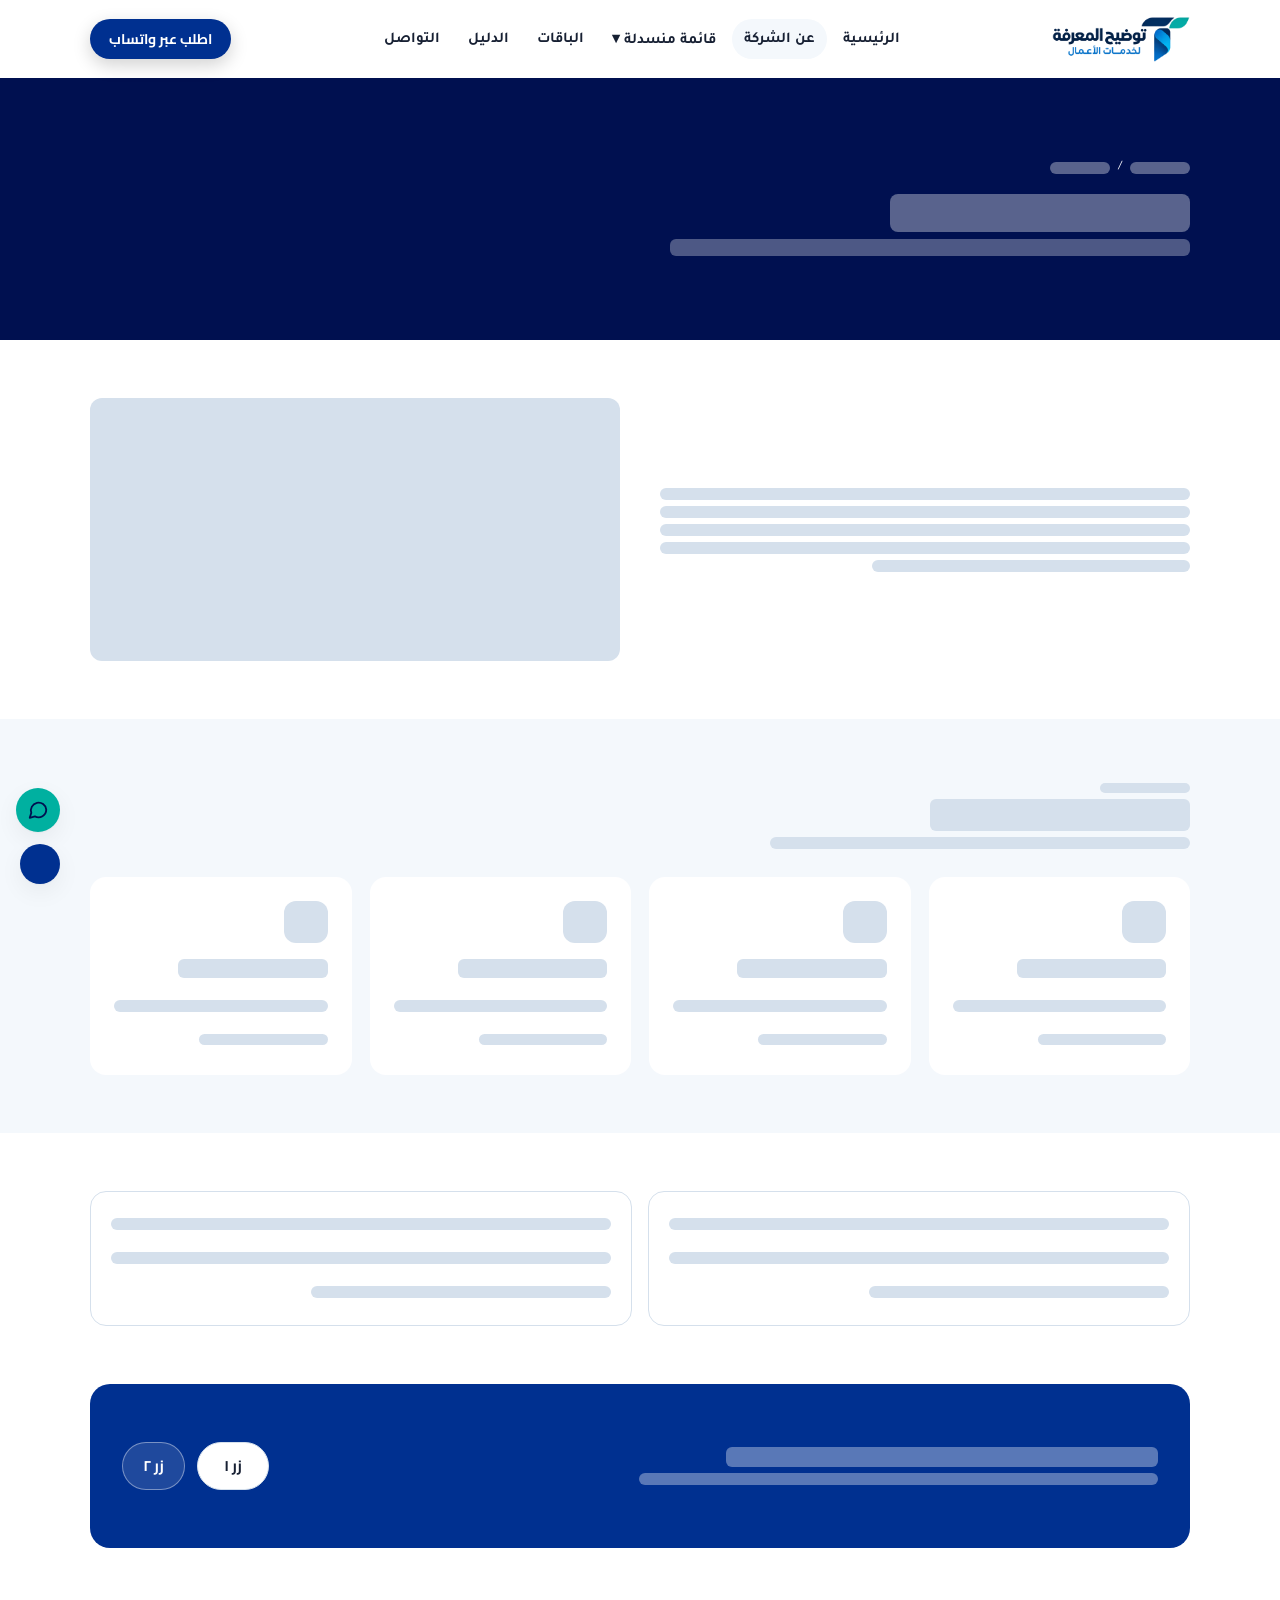
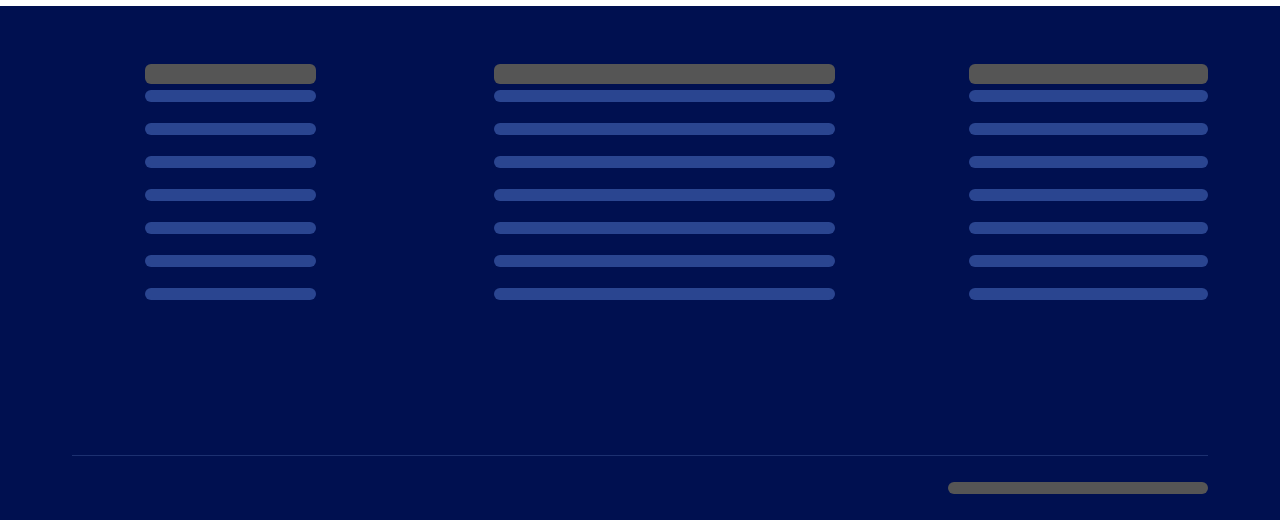
==== about.html @ 0ec134b7 "Add Tawdih Al-Marifa branded site: logo, identity colors and fonts, WhatsApp button" ====
<!doctype html>
<html lang="ar" dir="rtl"><head><meta charset="utf-8"><meta name="viewport" content="width=device-width,initial-scale=1">
<title>توضيح المعرفة لخدمات الأعمال</title>
<link rel="stylesheet" href="https://fonts.googleapis.com/css2?family=Cairo:wght@700;800&family=Tajawal:wght@400;500;700&display=swap">
<link rel="stylesheet" href="tokens.css"><link rel="stylesheet" href="layout.css"><link rel="stylesheet" href="components.css">
</head><body><script src="components.js"></script><script src="app.js"></script><script>mount("about","about.html")</script></body></html>
---- tokens.css ----
/* Design tokens — measured from reference at 1440px; colors are neutral placeholders (no brand) */
:root{
  --container:1140px;           /* measured: hero wrap / section width */
  --gutter:20px;                /* measured: hero wrap side padding */
  --header-h:78px;              /* measured */
  --hero-h:523px;               /* measured */
  --stats-w:1080px;             /* measured */
  --stats-h:115px;              /* measured */
  --stats-overlap:34px;         /* measured: hero bottom 601 - stats top 567 */
  --sec-pad:58px;               /* measured: section vertical padding */
  --phead-h:231px;              /* measured: inner page header */
  --r-card:16px; --r-panel:20px; --r-pill:999px; --r-field:12px;
  --gap-card:16px; --gap-feat:18px; --gap-split:40px; --gap-faq:36px; --gap-foot:32px; --gap-contact:28px;
  --sp-1:4px; --sp-2:8px; --sp-3:12px; --sp-4:16px; --sp-5:20px; --sp-6:24px; --sp-8:32px; --sp-10:40px; --sp-14:58px;

  --c-ink:#172033; --c-muted:#4a5670; --c-line:#d5e0ec; --c-surface:#f4f8fc; --c-bg:#fff;
  --c-primary:#003090; --c-primary-ink:#fff; --c-accent:#0080e0; --c-hero:#001050;
  --c-ph:#d5e0ec; /* placeholder media */
  --shadow-card:0 1px 2px rgba(0,0,0,.04),0 8px 24px rgba(0,0,0,.06);
  --shadow-gold:0 6px 18px rgba(0,0,0,.18);
  --t-fast:.2s ease; --t-acc:.3s ease;
  --font:Tajawal,"Segoe UI",Tahoma,sans-serif; --font-h:Cairo,Tajawal,"Segoe UI",Tahoma,sans-serif; --c-teal:#00b0a0; --c-sky:#00b0f0; --c-link:#0066b8;

  /* typography (measured) */
  --fs-h1:38px; --fs-h2:32px; --lh-h2:46.4px; --fs-kicker:18px; --fs-body:16px; --fs-lead:16.5px; --fs-card-title:16px; --fs-card-text:13px; --fs-feat-title:17px; --fs-stat:30px; --fs-nav:15px; --fs-btn:15px;
  --fs-h1-inner:38px; --lh-h1-inner:51.3px; --fs-h1-detail:42px; --lh-h1-detail:60.9px; --fs-sub:17px; --lh-sub:30.6px; --fs-crumb:14px; --lh-crumb:25.2px;
  --fs-label:14px; --lh-label:21px; --fs-field:15px; --fs-chip:14px; --fs-th:15px; --fs-td:14px; --fs-summary:16px; --fs-contact-title:17px; --fs-article-title:16px; --lh-article-title:26.4px;
  /* motion (measured) */
  --d-btn:.2s; --d-btn-transform:.18s; --d-card:.22s; --d-nav:.15s; --d-dd:.18s; --d-reveal:.85s; --ease-reveal:cubic-bezier(.2,.7,.2,1); /* reveal easing partially truncated in DevTools [ت] */
}
---- layout.css ----
*{box-sizing:border-box}
html{scroll-behavior:smooth}
body{margin:0;font-family:var(--font);font-size:16px;line-height:1.8;color:var(--c-ink);background:var(--c-bg);direction:rtl}
img{max-width:100%;display:block}
a{color:inherit;text-decoration:none}
h1,h2,h3,h4,p,ul{margin:0}
ul{padding:0;list-style:none}
.container{max-width:var(--container);margin-inline:auto;padding-inline:var(--gutter)}
.sec{padding:var(--sec-pad) 0}
.sec--alt{background:var(--c-surface)}
.sec--flush-top{padding-top:0}
.grid{display:grid;gap:var(--gap-card)}
.grid--4{grid-template-columns:repeat(4,1fr)}
.grid--3{grid-template-columns:repeat(3,1fr);gap:var(--gap-feat)}
.grid--2{grid-template-columns:repeat(2,1fr)}
.split{display:grid;grid-template-columns:1fr 1fr;gap:var(--gap-split);align-items:center}
.ph{background:var(--c-ph);border-radius:12px}
.ph-line{height:12px;background:var(--c-ph);border-radius:6px;margin:6px 0}
.ph-line--short{width:60%}.ph-line--title{height:20px;width:70%}
.sr-only{position:absolute;width:1px;height:1px;overflow:hidden;clip:rect(0 0 0 0)}
:focus-visible{outline:2px solid var(--c-primary);outline-offset:2px}
.container--wide{max-width:1240px}
/* breakpoints measured on reference (media-query width): 1180 nav, 1023 grids/stats, 980 split, 900 faq, 767 phone */
@media (max-width:1023px){.grid--4{grid-template-columns:repeat(3,1fr)}.grid--4.feats{grid-template-columns:repeat(2,1fr)}.grid--3{grid-template-columns:repeat(2,1fr)}}
@media (max-width:980px){.split{grid-template-columns:1fr}}
@media (max-width:767px){.grid--4{grid-template-columns:repeat(2,1fr)}.grid--3{grid-template-columns:1fr}:root{--sec-pad:40px}}
---- components.css ----
/* ---- Header ---- */
.site-header{position:sticky;top:0;z-index:50;background:rgba(255,255,255,.96);backdrop-filter:blur(8px);transition:box-shadow var(--t-fast)}
.site-header.is-scrolled{box-shadow:0 2px 14px rgba(0,0,0,.08)}
.site-header__row{height:var(--header-h);display:flex;align-items:center;gap:20px}
.logo{height:46px;width:auto;flex:none;display:block}
.nav{display:flex;align-items:center;gap:4px;margin-inline:auto}
.nav__item{position:relative}
.nav__link{display:flex;align-items:center;height:40px;padding:0 12px;border-radius:var(--r-pill);font-size:var(--fs-nav);font-weight:600;background:none;border:0;cursor:pointer;font-family:inherit;color:inherit;transition:background-color var(--d-nav),color var(--d-nav)}
.nav__link:hover,.nav__link[aria-current=page]{background:var(--c-surface)}
.dd{position:absolute;top:100%;inset-inline-start:0;width:560px;display:grid;grid-template-columns:1fr 1fr;gap:2px 0;padding:8px;background:#fff;border-radius:var(--r-card);box-shadow:var(--shadow-card);opacity:0;visibility:hidden;transform:translateY(8px);transition:opacity var(--d-dd),transform var(--d-dd),visibility 0s}
.nav__item:hover>.dd,.nav__item:focus-within>.dd,.nav__item.is-open>.dd{opacity:1;visibility:visible;transform:none}
.dd a{height:50px;display:flex;align-items:center;padding:0 12px;border-radius:10px;font-size:14px}
.dd a:hover{background:var(--c-surface)}
.menu-toggle{display:none}
/* ---- Buttons ---- */
.btn{display:inline-flex;align-items:center;justify-content:center;gap:8px;height:48px;padding:0 26px;border-radius:var(--r-pill);font:700 var(--fs-btn)/18px var(--font);border:1px solid transparent;cursor:pointer;transition:background-color var(--d-btn),transform var(--d-btn-transform),border-color var(--d-btn),box-shadow var(--d-btn)}
.btn--primary{background:var(--c-primary);color:var(--c-primary-ink);box-shadow:var(--shadow-gold)}
.btn--primary:hover{transform:translateY(-2px)}
.btn--ghost{background:rgba(255,255,255,.12);color:#fff;border-color:rgba(255,255,255,.4);padding:0 20px}
.btn--outline{background:#fff;color:var(--c-ink);border-color:var(--c-line)}
.btn--sm{height:40px;padding:0 18px;font-size:14px}
.btn[disabled]{opacity:.5;cursor:not-allowed}
.chip{display:inline-flex;align-items:center;height:36px;padding:0 14px;border-radius:var(--r-pill);border:1px solid var(--c-line);background:#fff;font:500 13px var(--font);cursor:pointer;transition:background var(--t-fast)}
.chip[aria-pressed=true]{background:var(--c-primary);color:#fff;border-color:var(--c-primary)}
/* ---- Hero ---- */
.hero{position:relative;height:var(--hero-h);background:var(--c-hero);color:#fff;overflow:hidden}
.hero__bg{position:absolute;inset:0;background:linear-gradient(120deg,#003090,#001050);object-fit:cover}
.hero__wrap{position:relative;max-width:var(--container);margin-inline:auto;padding:110px var(--gutter) 120px;height:100%;display:flex;align-items:flex-start}
.hero__content{width:592px}
.hero .ph-line{background:rgba(255,255,255,.35)}
.hero__kicker{width:368px;height:18px}
.hero__title{height:38px;margin-top:16px}.hero__title+.hero__title{width:80%;margin-top:14px}
.hero__actions{display:flex;gap:12px;margin-top:28px}
.hero__badges{display:flex;gap:28px;margin-top:22px}.hero__badges i{display:block;width:96px;height:14px;background:rgba(255,255,255,.35);border-radius:7px}
/* ---- Stats panel (overlapping) ---- */
.stats{position:relative;z-index:2;max-width:var(--stats-w);margin:calc(var(--stats-overlap) * -1) auto 0;height:var(--stats-h);background:#fff;border-radius:var(--r-panel);box-shadow:var(--shadow-card);display:grid;grid-template-columns:repeat(4,1fr)}
.stats__item{display:flex;flex-direction:column;align-items:center;justify-content:center;gap:4px;border-inline-start:1px solid var(--c-line)}
.stats__item:first-child{border:0}
.stats__num{width:64px;height:24px;background:var(--c-ph);border-radius:6px}.stats__lbl{width:96px;height:12px;background:var(--c-ph);border-radius:6px}
/* ---- Section heading ---- */
.sh{margin-bottom:28px}.sh .ph-line--title{height:26px;width:260px}
/* ---- Cards ---- */
.card{background:#fff;border:1px solid var(--c-line);border-radius:var(--r-card);padding:20px;display:flex;flex-direction:column;gap:10px;transition:transform var(--d-card),box-shadow var(--d-card)}
.card:hover{transform:translateY(-4px);box-shadow:var(--shadow-card)}
.card--entity{height:252px;overflow:hidden;align-items:center;text-align:center}
.card--entity .ph{width:64px;height:64px;border-radius:50%}
.card--feature{height:198px;overflow:hidden;padding:24px;border:0;background:#fff}
.card--feature .ph{width:48px;height:48px}
.card--step{min-height:211px;padding:22px}
.card--step .num{width:40px;height:40px;border-radius:50%;background:var(--c-primary);color:#fff;display:grid;place-items:center;font-weight:700}
.card--article{padding:0;overflow:hidden;min-height:307px}
.card--article .ph{border-radius:0;aspect-ratio:2/1;height:186px}
.card--article .body{padding:16px}
.card--contact{flex-direction:row;align-items:center;padding:16px}
.card--contact .ph{width:44px;height:44px;flex:none}
.card--testimonial{min-height:200px}
/* ---- Consultation ---- */
.cons{display:grid;grid-template-columns:1fr 1fr;gap:var(--gap-split);min-height:420px;align-items:center}
.cons__media{height:420px}
/* ---- Steps (flex row) ---- */
.steps{display:flex;gap:var(--gap-feat)}.steps>*{flex:1}
/* ---- FAQ ---- */
.faq{display:grid;grid-template-columns:1fr 1fr;gap:var(--gap-faq);align-items:start}
.acc{border-bottom:1px solid var(--c-line)}
.acc summary{list-style:none;min-height:60px;display:flex;align-items:center;justify-content:space-between;gap:12px;padding:12px 4px;font:700 16px var(--font);cursor:pointer}
.acc summary::-webkit-details-marker{display:none}
.acc summary::after{content:"+";font-size:22px}
.acc[open] summary::after{content:"−"}
.acc .in{padding:0 4px 16px}
/* ---- Testimonials slider ---- */
.slider{position:relative;overflow:hidden}
.slider__track{display:flex;gap:var(--gap-feat);transition:transform .4s ease}
.slider__track>*{flex:0 0 calc((100% - 2*var(--gap-feat))/3)}
.slider__nav{display:flex;gap:8px;margin-top:16px;justify-content:center}
/* ---- Inner page head + breadcrumb ---- */
.phead{height:var(--phead-h);background:var(--c-hero);color:#fff;display:flex;align-items:center}
.phead .container{width:100%}
.phead--svc{height:365px}.phead--article{height:342px}.phead--about{height:262px}.phead--entity{height:385px}
.phead--entity .container,.phead--svc .container{display:flex;gap:28px;align-items:center}
.logo-box{width:92px;height:92px;border-radius:16px;background:#fff;flex:none}
.cover{height:319px;margin-top:-27px;position:relative;z-index:1;border-radius:var(--r-panel)}
.cost{display:grid;grid-template-columns:530fr 179fr;gap:20px;min-height:159px}
.list-stack{display:grid;gap:14px}
.phead .ph-line{background:rgba(255,255,255,.35)}
.crumb{display:flex;gap:8px;font-size:13px;margin-bottom:14px}.crumb i{display:block;width:60px;height:12px;background:rgba(255,255,255,.35);border-radius:6px}
/* ---- Filters / search ---- */
.filters{display:flex;flex-wrap:wrap;gap:8px;align-items:center;margin-bottom:24px}
.search{height:40px;min-width:240px;border:1px solid var(--c-line);border-radius:var(--r-pill);padding:0 16px;font:inherit}
/* ---- Packages ---- */
.switcher{display:inline-flex;padding:4px;border-radius:var(--r-pill);background:var(--c-surface);margin-bottom:28px}
.switcher button{height:40px;padding:0 22px;border:0;border-radius:var(--r-pill);background:none;font:600 14px var(--font);cursor:pointer;transition:background var(--t-fast)}
.switcher button[aria-pressed=true]{background:#fff;box-shadow:0 1px 4px rgba(0,0,0,.12)}
.plan{border:1px solid var(--c-line);border-radius:var(--r-card);padding:24px;display:flex;flex-direction:column;gap:14px;min-height:1276px;background:#fff}
.plan--featured{border:2px solid var(--c-primary);box-shadow:var(--shadow-card)}
.plan .btn{margin-top:auto}
.tbl-wrap{overflow-x:auto;border:1px solid var(--c-line);border-radius:var(--r-card)}
.tbl{width:100%;border-collapse:collapse;min-width:720px}
.tbl th{height:50px;background:var(--c-surface);text-align:start;padding:0 14px;position:sticky;top:0}
.tbl td{height:49px;padding:0 14px;border-top:1px solid var(--c-line)}
.tbl th:first-child,.tbl td:first-child{position:sticky;inset-inline-start:0;background:inherit}
.tbl td:first-child{background:#fff}
/* ---- Detail layout + sticky sidebar ---- */
.detail{display:grid;grid-template-columns:minmax(0,784fr) 340px;gap:36px;align-items:start}
.sidebar{position:sticky;top:100px}
.sidebar .card{padding:24px;gap:14px}
.mobile-cta{display:none}
/* ---- Article reading ---- */
.article{max-width:637px;margin-inline:auto}
.article p{margin-bottom:14px;font-size:16.5px;line-height:1.95}
.article h2{margin:36px 0 14px;font-size:26px}.article h3{margin:28px 0 10px;font-size:20px}
.article blockquote{margin:24px 0;padding:8px 20px;border-inline-start:4px solid var(--c-line);color:var(--c-muted)}
/* ---- Contact form ---- */
.form{display:grid;gap:16px}
.field label{display:block;font-size:13px;margin-bottom:6px}
.field input,.field select,.field textarea{width:100%;height:48px;border:1px solid var(--c-line);border-radius:var(--r-field);padding:0 14px;font:inherit;font-size:16px;background:#fff;transition:border-color var(--t-fast),box-shadow var(--t-fast)}
.field textarea{height:120px;padding:12px 14px;resize:vertical}
.field input:focus,.field select:focus,.field textarea:focus{outline:0;border-color:var(--c-primary);box-shadow:0 0 0 3px rgba(0,0,0,.1)}
.field.has-error input,.field.has-error select{border-color:#b00020}
.field .err{display:none;color:#b00020;font-size:12px;margin-top:4px}.field.has-error .err{display:block}
.contact{display:grid;grid-template-columns:1.2fr 1fr;gap:var(--gap-contact);align-items:start}
.contact__info{display:grid;gap:12px}
/* ---- CTA band ---- */
.band{min-height:164px;border-radius:var(--r-panel);background:var(--c-primary);color:#fff;display:flex;align-items:center;justify-content:space-between;gap:24px;padding:32px}
.band .ph-line{background:rgba(255,255,255,.35)}
/* ---- Footer ---- */
.footer{background:#001050;color:#b8c6e0;margin-top:0;padding-top:48px}
.footer__grid{display:grid;grid-template-columns:repeat(3,1fr);gap:var(--gap-foot);min-height:283px}
.footer li{height:25px;margin-bottom:8px}.footer li i{display:block;height:12px;width:70%;background:#2a4590;border-radius:6px;margin-top:6px}
.footer__bar{border-top:1px solid #1c3070;margin-top:32px;padding:18px 0;font-size:13px}
/* ---- Floating buttons ---- */
.float{position:fixed;inset-inline-end:16px;bottom:16px;display:grid;gap:12px;z-index:40}
.float i{display:block;width:40px;height:40px;border-radius:50%;background:var(--c-primary);box-shadow:var(--shadow-card)}
.totop{position:fixed;inset-inline-start:16px;bottom:16px;width:48px;height:48px;border-radius:14px;background:var(--c-primary);border:0;opacity:0;pointer-events:none;transition:opacity var(--t-fast)}
.totop.is-visible{opacity:1;pointer-events:auto}
/* ---- Responsive (measured on reference) ---- */
.hero{height:min(var(--hero-h),calc(401px + 8.52vw))} /* fitted: 488@1024, 503@1200, 523@1440 */
@media (max-width:1180px){
  .site-header{backdrop-filter:none;background:#fff} /* backdrop-filter would make the fixed drawer relative to the header */
  .menu-toggle{display:inline-flex;align-items:center;justify-content:center;margin-inline-start:auto;width:44px;height:44px;border:1px solid var(--c-line);background:#fff;border-radius:12px;order:3}
  .site-header .btn{display:none}
  /* off-canvas drawer (measured: 343px wide, head 75, links 62, foot 109, scrim .25s, slide .3s) */
  .scrim{display:block;position:fixed;inset:0;background:rgba(10,10,10,.5);opacity:0;visibility:hidden;transition:opacity .25s,visibility .25s;z-index:60}
  .scrim.on{opacity:1;visibility:visible}
  .nav{position:fixed;top:0;bottom:0;inset-inline-end:0;width:min(343px,88vw);margin:0;background:#fff;flex-direction:column;align-items:stretch;gap:0;padding:0;z-index:61;transform:translateX(-105%);visibility:hidden;transition:transform .3s ease,visibility .3s;overflow:hidden}
  .nav.is-open{transform:none;visibility:visible}
  .drawer-head{display:flex;height:75px;align-items:center;padding:0 16px;flex:none}
  .drawer-x{width:42px;height:42px;border:1px solid var(--c-line);background:#fff;border-radius:12px;font-size:22px;cursor:pointer}
  .nav__item{overflow-y:auto}
  .nav .nav__link{height:62px;width:100%;border-radius:12px;margin:0 12px;width:calc(100% - 24px);font-size:16px}
  .dd{position:static;width:auto;grid-template-columns:1fr;opacity:1;visibility:visible;transform:none;box-shadow:none;display:none;margin:0 12px}
  .nav__item.is-open>.dd{display:grid}
  .drawer-foot{display:flex;gap:8px;align-items:center;height:109px;padding:0 16px;margin-top:auto;background:var(--c-surface);flex:none}
  .drawer-foot .btn{display:inline-flex;flex:1;height:46px}
  .drawer-call{width:46px;height:46px;border-radius:12px;background:var(--c-primary);flex:none}
}
@media (min-width:1181px){.scrim,.drawer-head,.drawer-foot{display:none}}
@media (max-width:1023px){
  .hero{height:440px}.hero__wrap{padding:88px var(--gutter) 96px}
  .stats{grid-template-columns:repeat(2,1fr);height:auto;min-height:228px;margin-inline:30px}
  .stats__item{border-inline-start:0;border-top:1px solid var(--c-line)}.stats__item:nth-child(-n+2){border-top:0}
  .steps{flex-wrap:wrap}.steps>*{flex:1 1 calc(50% - 18px)}
  .slider__track>*{flex-basis:calc((100% - var(--gap-feat))/2)}
}
@media (max-width:980px){.cons{grid-template-columns:1fr}.detail,.detail--article,.contact{grid-template-columns:minmax(0,1fr)}.sidebar{position:static}}
@media (max-width:900px){.faq{grid-template-columns:1fr}}
@media (max-width:767px){
  .hero{height:448px}.hero__wrap{padding:64px var(--gutter) 76px}.hero__content{width:100%}
  .steps>*{flex-basis:100%}
  .plan{min-height:0}
  .slider__track>*{flex-basis:100%}
  .band{flex-direction:column;align-items:flex-start}
  .mobile-cta{display:flex;position:fixed;inset-inline:0;bottom:0;height:64px;padding:8px 16px;background:#fff;box-shadow:0 -4px 16px rgba(0,0,0,.1);z-index:45}
  .mobile-cta .btn{width:100%}
  body.has-mobile-cta{padding-bottom:64px}
  .cost{grid-template-columns:1fr}
}
@media (max-width:500px){.hero{height:483px}.hero__wrap{padding:64px 18px 76px}}
@media (max-width:450px){.hero{height:525px}.stats{min-height:188px}.hero__actions{flex-direction:column;align-items:stretch}.hero__badges{flex-wrap:wrap}.card--entity{height:201px}.card--feature{height:190px}.field input,.field select{font-size:16px}}
@media (prefers-reduced-motion:reduce){*{transition:none!important;scroll-behavior:auto!important}}
.card--article{height:307px}.card--article .body{overflow:hidden}
.footer__grid{min-height:373px}
.article{width:100%}.tbl-wrap{max-width:100%}.detail>*{min-width:0}

.contact{min-height:816px}.contact .form{min-height:816px}
.container--dir .card--entity{height:218px}

/* scroll reveal (reference: opacity+transform .8-.9s) */
.js .reveal{opacity:0;transform:translateY(18px);transition:opacity var(--d-reveal) var(--ease-reveal),transform var(--d-reveal) var(--ease-reveal)}
.js .reveal.is-in{opacity:1;transform:none}
.card--step:hover,.card--feature:hover{transform:translateY(-4px)}
.sh .ph-line--title{height:32px}
@media (prefers-reduced-motion:reduce){.js .reveal{opacity:1;transform:none}}
.phead--consult{height:384px}

/* home sections measured: clients 321, testimonials 1179 (stacked 1122x225), faq 991 (724 + side), blog 361x294 */
.logos{display:flex;gap:16px;overflow:hidden;height:115px;align-items:center}.logos>*{flex:0 0 140px}
.tlist{display:grid;gap:0}.tcard{width:calc(100% - 18px);margin-inline:auto;height:225px;padding:24px;border:1.5px solid var(--c-line);border-radius:var(--r-card);background:#fff;box-shadow:var(--shadow-card);display:flex;flex-direction:column;justify-content:space-between;margin-bottom:0}
.tcard hr{border:0;border-top:1px solid var(--c-line);width:100%;margin:0}
.faq--side{grid-template-columns:724fr 380fr}.faq--side .acc{margin-bottom:10px;border:1px solid var(--c-line);border-radius:12px;padding:0 16px;border-bottom:1px solid var(--c-line)}
.card--article-sm{height:294px;min-height:0}.card--article-sm .ph{height:160px}
@media (max-width:900px){.faq--side{grid-template-columns:1fr}}

.stats{margin-bottom:20px}
@media (min-width:1024px){.hx-996{height:996px}.hx-605{height:605px}.hx-395{height:395px}.hx-501{height:501px}.hx-321{height:321px}.hx-1179{height:1179px}.hx-991{height:991px}.hx-544{height:544px}} /* measured section heights on reference home @1440 */

/* ---- typography measured per page ---- */
.ph-h1{width:300px;max-width:100%;height:var(--fs-h1-inner);margin:calc((var(--lh-h1-inner) - var(--fs-h1-inner))/2) 0;background:rgba(255,255,255,.35);border-radius:8px}
.ph-h1--detail{height:var(--fs-h1-detail);margin:calc((var(--lh-h1-detail) - var(--fs-h1-detail))/2) 0;width:380px}
.ph-sub{width:520px;max-width:100%;height:var(--fs-sub);margin:calc((var(--lh-sub) - var(--fs-sub))/2) 0;background:rgba(255,255,255,.3);border-radius:6px}
.crumb{height:var(--lh-crumb);align-items:center;margin-bottom:14px}
.field label{font-size:var(--fs-label);font-weight:700;line-height:var(--lh-label)}
.field input,.field select,.field textarea{font-size:var(--fs-field);font-weight:500}
.field textarea{line-height:27px}
.chip{font-size:var(--fs-chip);font-weight:500}
.tbl th{font-size:var(--fs-th);font-weight:700;line-height:27px}.tbl td{font-size:var(--fs-td);font-weight:700;line-height:25.2px}
.acc summary{font-size:var(--fs-summary)}
.card--article .body .ph-line--title{height:16px}
/* ---- footer (measured: 3 cols 1.4fr/2fr/1fr gap32 >=991; 2 cols gap28 with first spanning 2 ~<=960; 1 col gap26 <=500; bar 65/78) ---- */
.footer{padding-top:52px}
.footer__grid{grid-template-columns:1.4fr 2fr 1fr;gap:32px;min-height:283px}
.footer__bar{height:65px;margin-top:114px;padding:0;display:flex;align-items:center}
.swiper-dots{display:flex;justify-content:center;gap:8px;margin-top:20px}.swiper-dots i{width:8px;height:8px;border-radius:50%;background:var(--c-line)}.swiper-dots i:first-child{background:var(--c-primary)}
@media (max-width:960px){.footer__grid{grid-template-columns:1fr 1fr;gap:28px}.footer__grid>:first-child{grid-column:1/-1}}
@media (max-width:767px){.footer__bar{height:78px}}
@media (max-width:500px){.footer__grid{grid-template-columns:1fr;gap:26px}}
.grid--svc{grid-template-columns:repeat(3,minmax(0,1fr));gap:14px}
@media (max-width:767px){.grid--svc{grid-template-columns:repeat(2,minmax(0,1fr))}}
@media (max-width:500px){.grid--svc{grid-template-columns:minmax(0,1fr)}}
.footer .container{max-width:1440px;padding-inline:72px}
@media (max-width:1023px){.footer .container{padding-inline:var(--gutter)}}
.phead--entity .container>div,.phead--svc .container>div{min-width:0}
@media (max-width:767px){.phead--entity,.phead--svc{height:auto;min-height:365px;padding:32px 0}.phead--entity .container,.phead--svc .container{flex-direction:column;align-items:flex-start;gap:16px}}
@media (max-width:767px){.phead--entity .container>div:last-child,.phead--svc .container>div:last-child{width:100%;max-width:100%}.phead .hero__actions{flex-wrap:wrap}}

/* ---- packages (measured): card r20, border 1.5, pad26; head 57; price 70; 9 details (first open 353, others 49, r12, summary 14.5/700 h46); button 48 ---- */
.plan{border-width:1.5px;border-radius:20px;padding:26px;gap:0;min-height:1276px}
.plan--featured{border-color:var(--c-primary)}
.plan__head{height:57px}.plan__price{height:70px;margin-top:14px}
.plan__acc{display:grid;gap:8px;padding-top:14px;margin-bottom:auto}
.acc--plan{border:1px solid var(--c-line);border-radius:12px;padding:0 14px;margin:0}
.acc--plan summary{min-height:46px;padding:0;font-size:14.5px}
.acc--plan:not([open]){height:49px}
.plan .btn{width:100%;height:48px;margin-top:24px}
.switcher{padding:4px;gap:0}.switcher .tg{height:42px;padding:0;border:0;border-radius:var(--r-pill);background:none;font:700 14px var(--font);cursor:pointer;transition:background-color .2s}
.switcher .tg[aria-pressed=true]{background:#fff;box-shadow:0 1px 4px rgba(0,0,0,.12)}
.tbl-wrap{border-width:1.5px;border-radius:14px}.tbl{min-width:620px}
/* ---- article body (measured: width 637; p 16.5/32.175 mb14; h3 18/700/28.8 mt24 mb8; ol li pad 14/16 r14; table 14.5, r16; img r16, 18px margins) ---- */
.article h3{font-size:18px;font-weight:700;line-height:28.8px;margin:24px 0 8px}
.article .alist{list-style:none;padding:0;margin:0 0 14px;display:grid;gap:10px}
.article .alist li{padding:14px 16px;border:1px solid var(--c-line);border-radius:14px;font-size:16.5px;line-height:30.5px}
.article .tbl-wrap{margin:18px 0;border-radius:16px}
.article .tbl{font-size:14.5px;line-height:28.3px}.article .tbl th{padding:12px 16px;font-size:15px;line-height:29.25px;height:auto}.article .tbl td{padding:11px 16px;font-weight:400;height:auto}
.article .aimg{height:358px;margin:18px 0;border-radius:16px}
.acc--plan[open]{min-height:353px}

h1,h2,h3,.sh .ph-line--title,.btn{font-family:var(--font-h)}
.float .wa{display:grid;place-items:center;width:44px;height:44px;border-radius:50%;background:var(--c-teal);color:#001050;box-shadow:var(--shadow-card);transition:transform .2s}.float .wa:hover{transform:translateY(-2px)}
.btn--primary:hover{background:#001050}
.hero .btn--primary,.phead .btn--primary,.band .btn--primary{background:#fff;color:#001050}.hero .btn--primary:hover,.phead .btn--primary:hover,.band .btn--primary:hover{background:#e3f4fc}
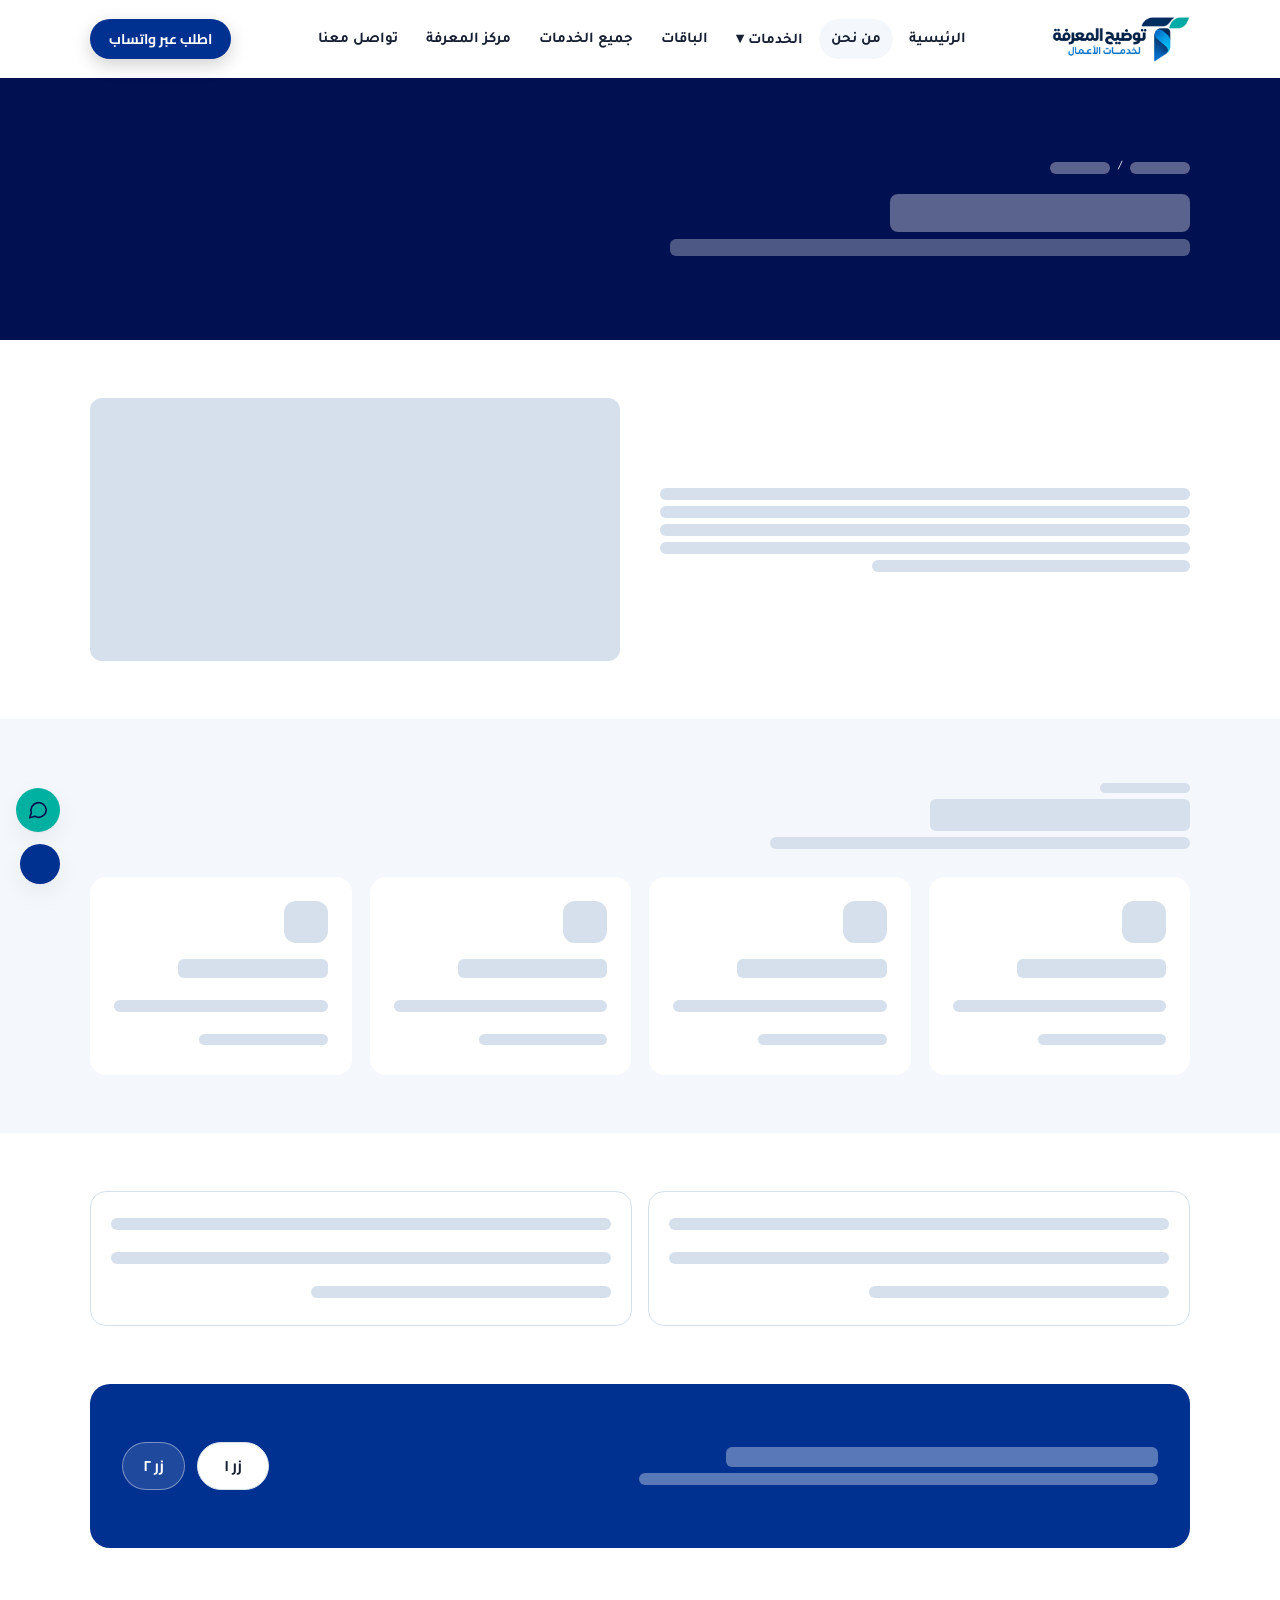
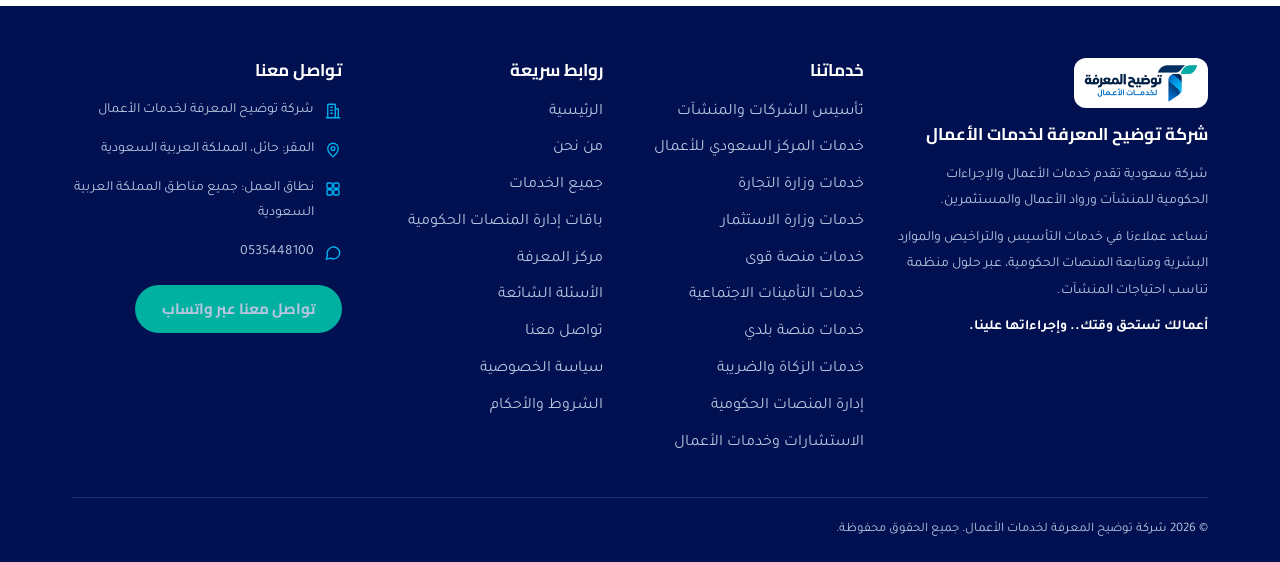
==== commit 6560fdda: "Home page real content: ministries, consultation, FAQ, articles, request form, footer" ====
--- a/about.html
+++ b/about.html
@@ -3,4 +3,4 @@
 <title>توضيح المعرفة لخدمات الأعمال</title>
 <link rel="stylesheet" href="https://fonts.googleapis.com/css2?family=Cairo:wght@700;800&family=Tajawal:wght@400;500;700&display=swap">
 <link rel="stylesheet" href="tokens.css"><link rel="stylesheet" href="layout.css"><link rel="stylesheet" href="components.css">
-</head><body><script src="components.js"></script><script src="app.js"></script><script>mount("about","about.html")</script></body></html>+</head><body><script src="components.js"></script><script src="content.js"></script><script src="app.js"></script><script>mount("about","about.html")</script></body></html>
--- a/components.css
+++ b/components.css
@@ -257,3 +257,38 @@
 .float .wa{display:grid;place-items:center;width:44px;height:44px;border-radius:50%;background:var(--c-teal);color:#001050;box-shadow:var(--shadow-card);transition:transform .2s}.float .wa:hover{transform:translateY(-2px)}
 .btn--primary:hover{background:#001050}
 .hero .btn--primary,.phead .btn--primary,.band .btn--primary{background:#fff;color:#001050}.hero .btn--primary:hover,.phead .btn--primary:hover,.band .btn--primary:hover{background:#e3f4fc}
+
+/* ---- real content layer ---- */
+.eyebrow{color:var(--c-link);font:700 14px/1.6 var(--font-h)}
+.sh--real{margin-bottom:28px}.sh--real h2{font:800 32px/1.4 var(--font-h);color:var(--c-hero);margin:2px 0 8px;text-wrap:balance}.sh--real p{color:var(--c-muted);max-width:760px;margin:0}
+.card--real{height:auto!important;min-height:0!important;align-items:flex-start;text-align:start;overflow:visible;gap:8px}
+.card--real h3{font:700 18px/1.5 var(--font-h);color:var(--c-hero);margin:0}.card--real p{margin:0;color:var(--c-muted);font-size:15px;line-height:1.8}
+.card--real .ico,.tcard .ico{display:grid;place-items:center;width:48px;height:48px;border-radius:12px;background:#e3f4fc;color:var(--c-primary);flex:none}
+.card--gov:hover,.card--art:hover{box-shadow:var(--shadow-card);transform:translateY(-3px)}
+.card--gov .more,.card--art .more{margin-top:auto;padding-top:8px;display:inline-flex;align-items:center;gap:6px;color:var(--c-link);font-weight:700;font-size:14px}
+.card--feature.card--real{background:#fff}.card--step.card--real .num{margin-bottom:4px}
+.cons--real{display:grid;grid-template-columns:1fr 1fr;gap:var(--gap-split);align-items:center;min-height:0}
+.cons--real .cons__cards{order:2;gap:16px}.cons--real .cons__text{order:1}.cons__text h2{font:800 32px/1.4 var(--font-h);color:var(--c-hero);margin:2px 0 12px}.cons__text p{color:var(--c-muted);margin:0 0 8px}
+.ticks{list-style:none;padding:0;margin:14px 0 0;display:grid;gap:8px}.ticks li{display:flex;align-items:center;gap:10px;font-weight:700;color:var(--c-hero)}.ticks svg{color:var(--c-teal);flex:none}
+.note-card{border:1.5px dashed var(--c-line);border-radius:var(--r-card);padding:24px;background:#fff;color:var(--c-muted);display:grid;gap:4px}.note-card p{margin:0}
+.tcard--real{height:auto!important;gap:14px}.tcard--real p{margin:0;color:var(--c-muted)}.tcard--real .muted{color:var(--c-muted);font-size:14px}.tcard--real .eyebrow{color:var(--c-muted)}
+.faq--side .acc summary{font-size:16px;line-height:1.7}.faq--side .acc .in p{margin:0;color:var(--c-muted);font-size:15px;line-height:1.9}
+.faq__aside{position:sticky;top:100px;height:auto!important}.faq__aside .btn{margin-top:8px}
+.card--art .ph{background:linear-gradient(135deg,#e3f4fc,#d5e0ec)}.card--art .body{display:flex;flex-direction:column;gap:6px;flex:1}.card--art h3{font-size:17px}
+.card--article.card--art,.card--article-sm.card--art{height:auto}
+.band--real h2{font:800 28px/1.4 var(--font-h);margin:0 0 6px}.band--real p{margin:0 0 4px;color:#d5e0ec}.band__btns{display:flex;gap:12px;flex-wrap:wrap}
+.band--real .btn--outline{color:#001050}
+.req{max-width:880px;margin-inline:auto}.req__form{padding:28px;gap:16px}.req__form textarea{width:100%;min-height:120px;border:1px solid var(--c-line);border-radius:var(--r-field);padding:12px 14px;font:inherit;font-size:16px;resize:vertical}
+.req__form .field label{display:block;font-weight:700;margin-bottom:6px}.form-ok{margin:0;padding:12px 14px;border-radius:12px;background:#e0f5f2;color:#00786e;font-weight:700}.req__form .muted{margin:0;color:var(--c-muted);font-size:13px}
+.btn--wa{background:var(--c-teal);color:#001050}.btn--wa:hover{background:#00c9b7}
+.footer h3{font:700 17px/1.5 var(--font-h);color:#fff;margin:0 0 14px}.footer a{color:#b8c6e0}.footer a:hover{color:#fff}
+.footer__grid--real{grid-template-columns:1.5fr 1.1fr 1.1fr 1.3fr;gap:32px;min-height:0}
+.footer__grid--real ul{display:grid;gap:8px;list-style:none;padding:0;margin:0}.footer__grid--real li{height:auto;margin:0}
+.footer__about p{margin:0 0 10px;font-size:14px;line-height:1.9}.footer__about .slogan{color:#fff;font-weight:700}.footer__logo{background:#fff;border-radius:12px;padding:6px 10px;height:50px;width:auto;margin-bottom:14px}
+.footer__contact li{display:flex;gap:10px;align-items:flex-start;font-size:14px;line-height:1.8;margin-bottom:6px}.footer__contact svg{flex:none;margin-top:4px;color:var(--c-sky)}.footer__contact{margin-bottom:14px!important}
+.footer__bar{height:auto;margin-top:40px;padding:20px 0}
+@media (min-width:1024px){[class*="hx-"]{height:auto!important}}
+@media (max-width:1023px){.footer__grid--real{grid-template-columns:1fr 1fr}.footer__about{grid-column:1/-1}}
+@media (max-width:980px){.cons--real{grid-template-columns:1fr}.cons--real .cons__cards{order:2}}
+@media (max-width:767px){.sh--real h2,.cons__text h2{font-size:26px}.footer__grid--real{grid-template-columns:1fr}.cons__cards.grid--2{grid-template-columns:1fr}.band--real{align-items:stretch}}
+.grid>*{min-width:0}.card--art{min-width:0;max-width:100%}.card--art .ph{width:100%;max-width:100%}
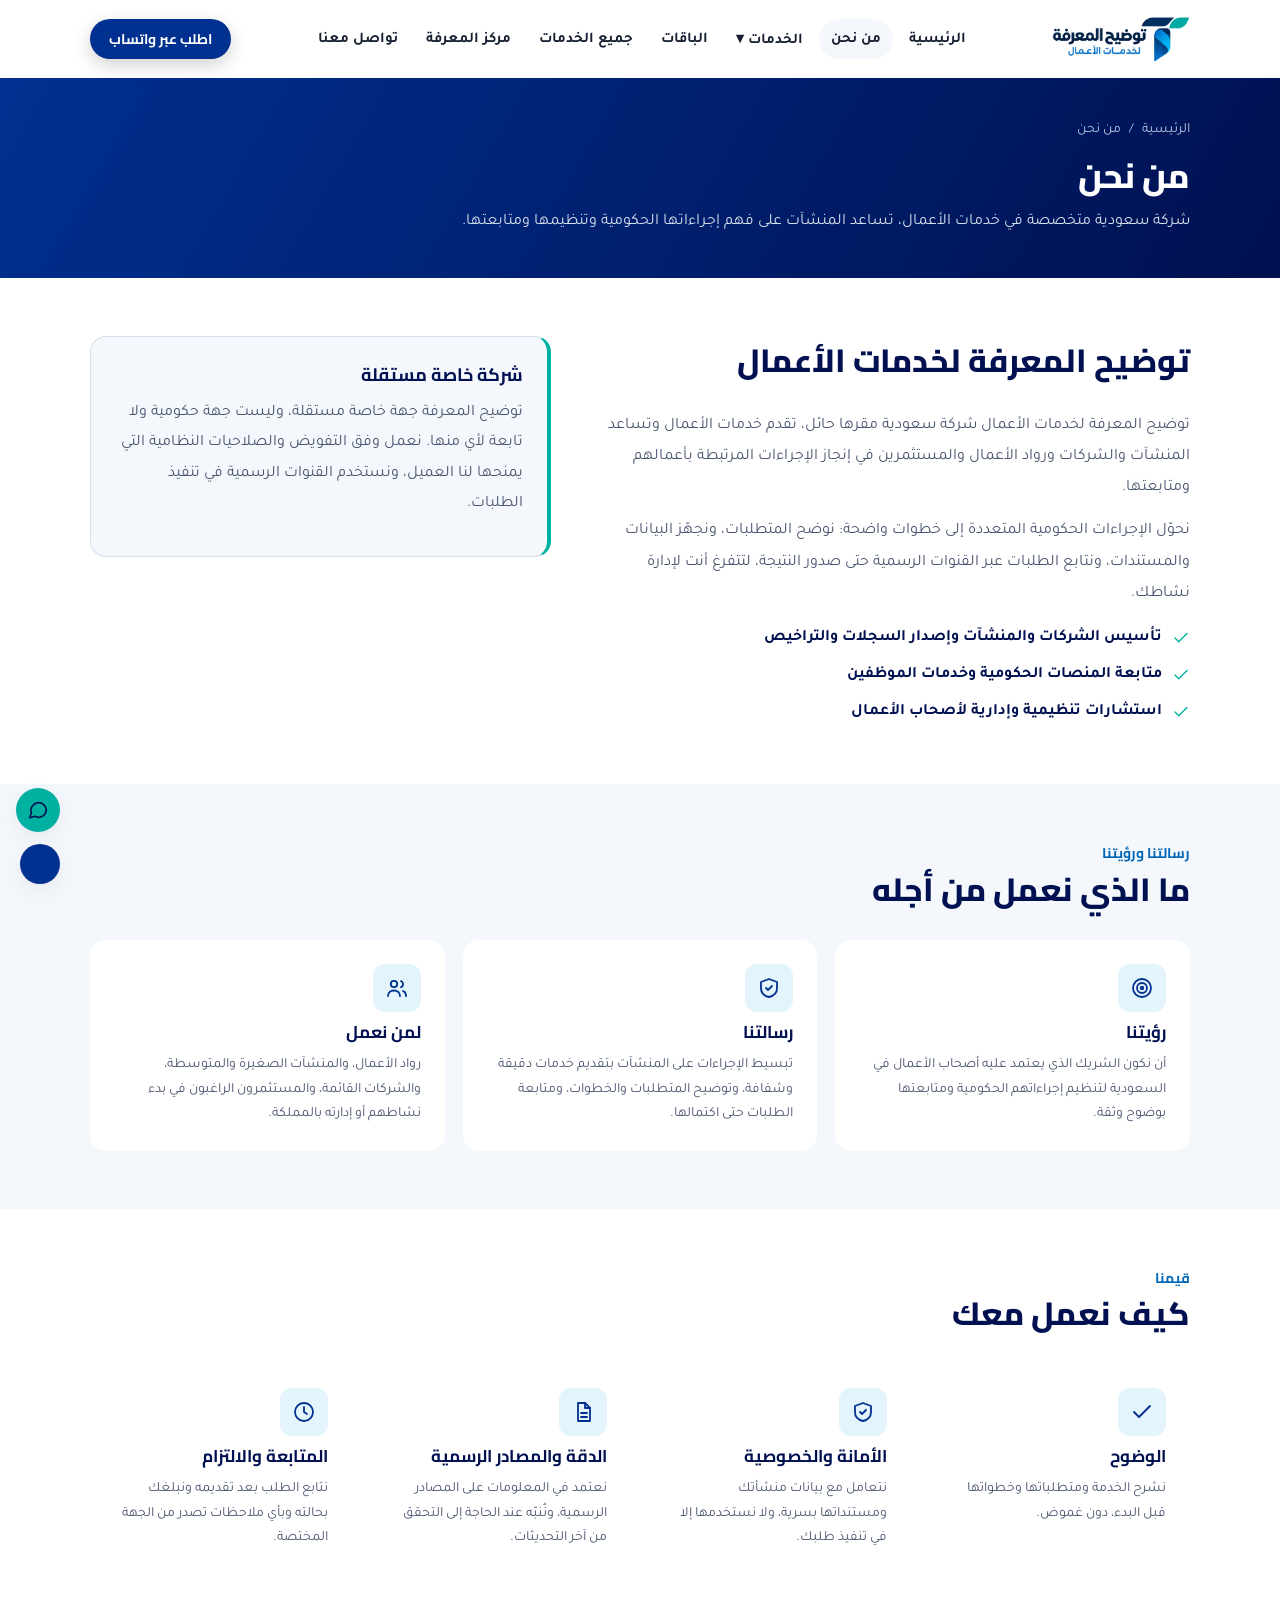
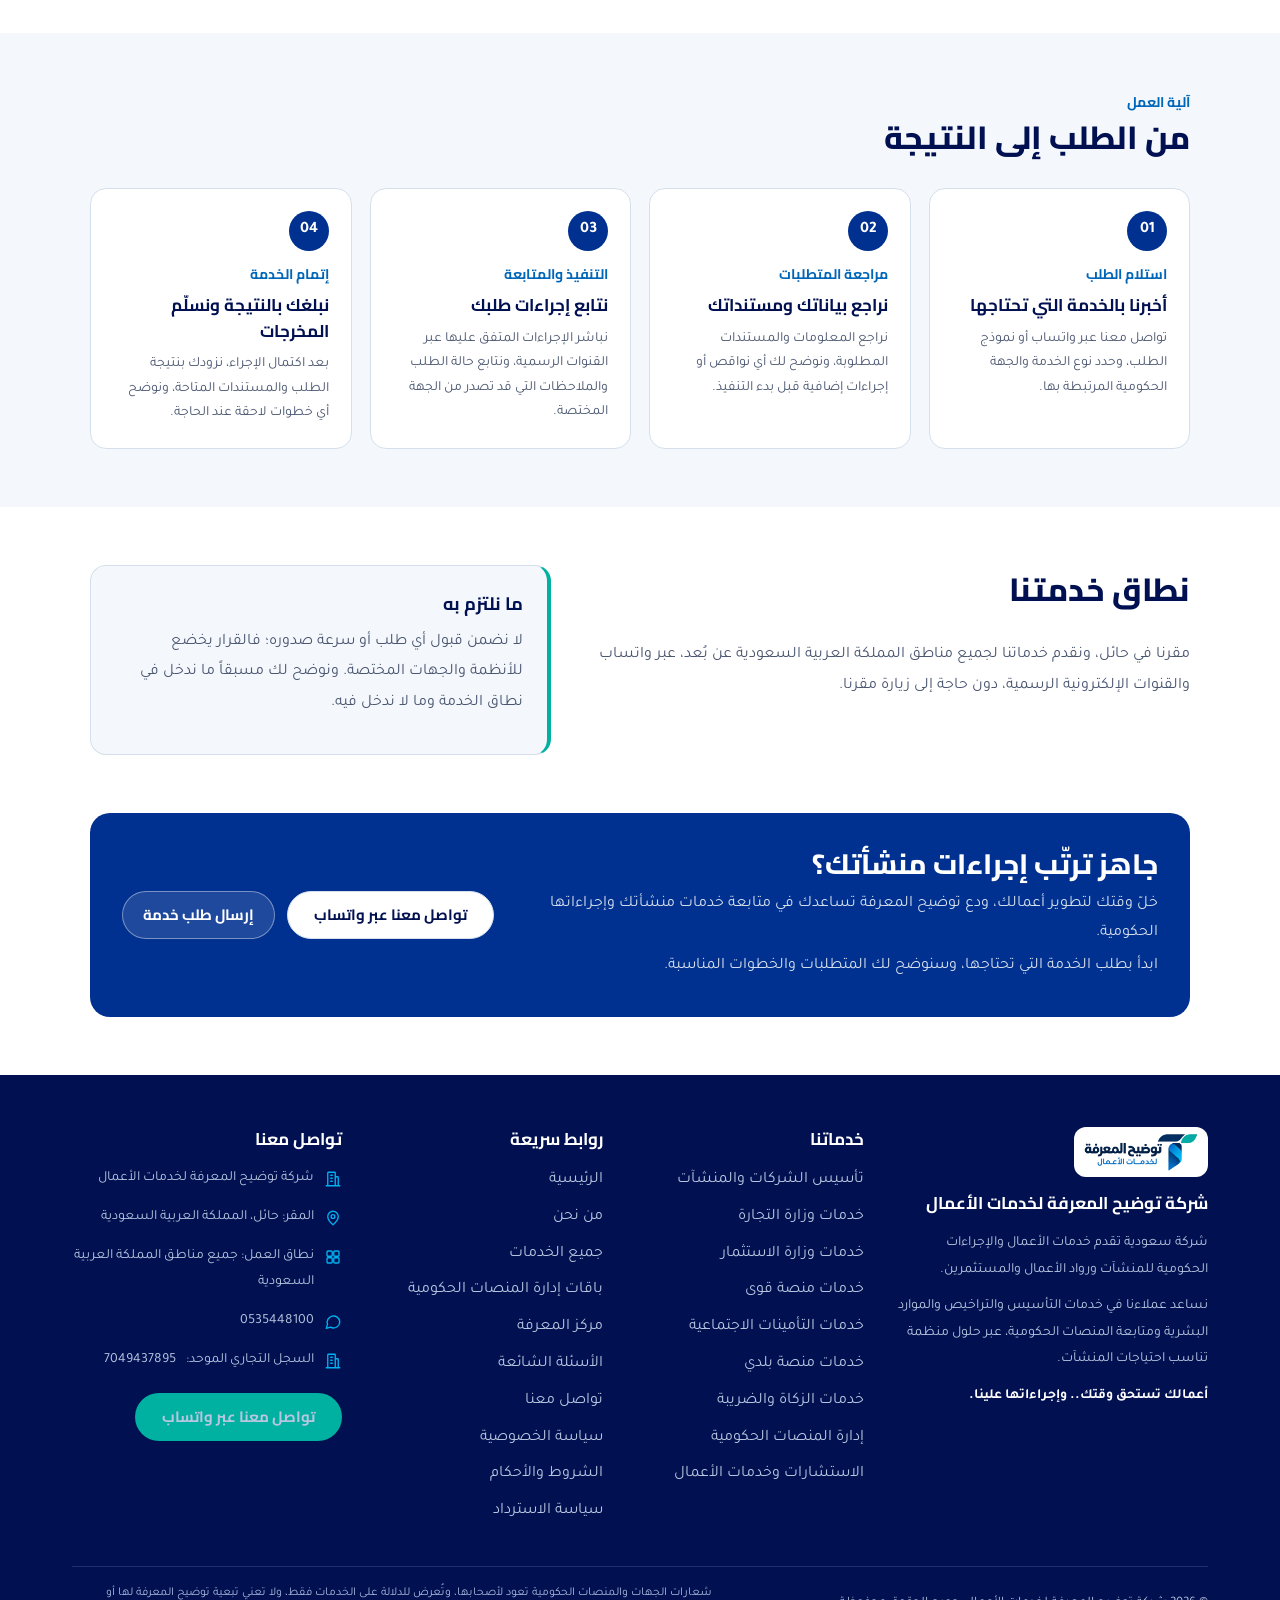
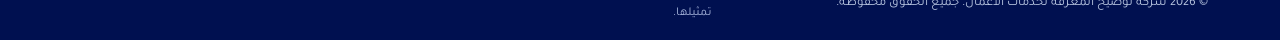
==== commit 46b6dfeb: "SEO: page descriptions, sitemap, robots, WhatsApp click tracking" ====
--- a/about.html
+++ b/about.html
@@ -1,6 +1,6 @@
 <!doctype html>
 <html lang="ar" dir="rtl"><head><meta charset="utf-8"><meta name="viewport" content="width=device-width,initial-scale=1">
-<title>توضيح المعرفة لخدمات الأعمال</title>
+<title>من نحن | توضيح المعرفة لخدمات الأعمال</title><meta name="description" content="شركة سعودية مقرها حائل، تساعد المنشآت ورواد الأعمال على فهم إجراءاتهم الحكومية وتنظيمها ومتابعتها عبر القنوات الرسمية."><meta property="og:title" content="من نحن | توضيح المعرفة لخدمات الأعمال"><meta property="og:description" content="شركة سعودية مقرها حائل، تساعد المنشآت ورواد الأعمال على فهم إجراءاتهم الحكومية وتنظيمها ومتابعتها عبر القنوات الرسمية."><meta property="og:type" content="website"><meta property="og:locale" content="ar_SA"><meta property="og:image" content="https://mnstaltfwq-oss.github.io/tawdih-site/logo.png">
 <link rel="stylesheet" href="https://fonts.googleapis.com/css2?family=Cairo:wght@700;800&family=Tajawal:wght@400;500;700&display=swap">
 <link rel="stylesheet" href="tokens.css"><link rel="stylesheet" href="layout.css"><link rel="stylesheet" href="components.css">
-</head><body><script src="components.js"></script><script src="content.js"></script><script src="app.js"></script><script>mount("about","about.html")</script></body></html>+</head><body><script src="components.js"></script><script src="data.js"></script><script src="articles.js"></script><script src="packages-data.js"></script><script src="content.js"></script><script src="app.js"></script><script>mount("about","about.html")</script></body></html>
--- a/tokens.css
+++ b/tokens.css
@@ -6,7 +6,7 @@
   --hero-h:523px;               /* measured */
   --stats-w:1080px;             /* measured */
   --stats-h:115px;              /* measured */
-  --stats-overlap:34px;         /* measured: hero bottom 601 - stats top 567 */
+  --stats-overlap:44px;         /* measured: stats strip overlaps banner by 44 */
   --sec-pad:58px;               /* measured: section vertical padding */
   --phead-h:231px;              /* measured: inner page header */
   --r-card:16px; --r-panel:20px; --r-pill:999px; --r-field:12px;
--- a/components.css
+++ b/components.css
@@ -292,3 +292,161 @@
 @media (max-width:980px){.cons--real{grid-template-columns:1fr}.cons--real .cons__cards{order:2}}
 @media (max-width:767px){.sh--real h2,.cons__text h2{font-size:26px}.footer__grid--real{grid-template-columns:1fr}.cons__cards.grid--2{grid-template-columns:1fr}.band--real{align-items:stretch}}
 .grid>*{min-width:0}.card--art{min-width:0;max-width:100%}.card--art .ph{width:100%;max-width:100%}
+
+/* ---- hero + stats (design from banner) ---- */
+.hero--real{background:linear-gradient(115deg,#f6f9fe 30%,#e4eefb);color:var(--c-hero)}
+.hero--real .hero__photo{position:absolute;inset:0 auto 0 0;width:50%;background:url(hero-photo.jpg) left center/cover no-repeat;-webkit-mask-image:linear-gradient(to right,#000 68%,transparent);mask-image:linear-gradient(to right,#000 68%,transparent)}
+.hero--real .hero__wrap{padding-top:44px;padding-bottom:110px;align-items:flex-start}
+.hero--real .hero__content{width:600px}
+.hero__chip{display:inline-flex;align-items:center;gap:10px;padding:6px 8px 6px 18px;background:#dcecfb;border-radius:999px;font:700 15px/1.6 var(--font-h);color:var(--c-hero)}
+.hero__chip-ico{display:grid;place-items:center;width:34px;height:34px;border-radius:50%;background:#fff;color:var(--c-blue,#0080e0)}
+.hero--real h1{font:800 46px/1.35 var(--font-h);margin:16px 0 14px;color:var(--c-hero);text-wrap:balance}.hero--real h1 .hl{color:#0080e0}
+.hero--real p{margin:0;color:#3a4560;font-size:16px;line-height:1.95;max-width:580px}
+.hero--real .btn--primary{background:var(--c-primary);color:#fff}.hero--real .btn--primary:hover{background:#001050}
+.hero--real .btn--outline{border-color:var(--c-hero);color:var(--c-hero);background:transparent}.hero--real .btn--outline:hover{background:#fff}
+.hero__badges--real{list-style:none;padding:0;display:flex;gap:0;margin:22px 0 0;flex-wrap:wrap}.hero__badges--real li{display:flex;align-items:center;gap:8px;font-weight:700;font-size:14px;color:var(--c-hero);padding-inline:16px;border-inline-start:1px solid #c5d3e6}.hero__badges--real li:first-child{padding-inline-start:0;border:0}.hero__badges--real svg{color:#0080e0;flex:none}
+.stats--real .stats__item{flex-direction:row;gap:14px;justify-content:center}
+.stats__ico{display:grid;place-items:center;width:48px;height:48px;border-radius:12px;background:#e3f4fc;color:#0080e0;flex:none}
+.stats__n{font:800 32px/1.1 var(--font-h);color:var(--c-hero)}.stats__l{font-size:14px;color:var(--c-muted);line-height:1.5;max-width:190px}
+@media (max-width:1023px){.hero--real .hero__photo{width:42%}.hero--real h1{font-size:38px}}
+@media (max-width:860px){.hero--real .hero__photo{width:100%;opacity:.14;-webkit-mask-image:none;mask-image:none}.hero--real .hero__content{width:100%}}
+@media (max-width:767px){.hero--real{height:auto!important;min-height:0}.hero--real .hero__wrap{padding:36px 18px 96px}.hero--real h1{font-size:30px}.hero__badges--real li{padding-inline:0 12px;border:0;width:100%;padding-block:3px}.stats--real .stats__item{padding:12px 6px;gap:10px}.stats__n{font-size:24px}.stats__ico{width:40px;height:40px}.stats__l{font-size:12px}}
+@media (max-width:450px){.hero--real .hero__actions{flex-direction:column;align-items:stretch}.hero--real{height:auto!important}}
+
+/* ---- directory / entity / service pages ---- */
+.phead--real{height:auto!important;min-height:200px;padding:36px 0;background:linear-gradient(120deg,#003090,#001050)}
+.phead--real h1{font:800 34px/1.4 var(--font-h);margin:6px 0 8px;text-wrap:balance}.phead--real p{margin:0;max-width:760px;color:#d5e0ec;line-height:1.9}
+.crumb--real{height:auto;margin:0 0 8px;font-size:14px;color:#b8c6e0;flex-wrap:wrap}.crumb--real a{color:#b8c6e0}.crumb--real a:hover{color:#fff}
+.tag{display:inline-block;align-self:flex-start;padding:2px 12px;border-radius:999px;background:#e0f5f2;color:#00786e;font:700 12px/1.8 var(--font-h)}
+.card--svc{transition:box-shadow .2s,transform .2s}.card--svc:hover{box-shadow:var(--shadow-card);transform:translateY(-3px)}
+.card--svc h3{font-size:17px}.svc__ent{color:var(--c-link);font-size:13px;font-weight:700}.card--svc p{display:-webkit-box;-webkit-line-clamp:4;-webkit-box-orient:vertical;overflow:hidden}
+.card--svc .more{margin-top:auto;padding-top:8px;display:inline-flex;align-items:center;gap:6px;color:var(--c-link);font-weight:700;font-size:14px}
+.dirbar{display:grid;gap:14px;margin-bottom:12px}.search--wide{width:100%;max-width:520px;height:48px;font-size:16px;margin-bottom:12px}.dirbar .search--wide{margin:0}
+.filters{margin-bottom:12px}.muted{color:var(--c-muted);font-size:14px;margin:0 0 14px}
+.empty{padding:24px;text-align:center;color:var(--c-muted);border:1.5px dashed var(--c-line);border-radius:var(--r-card)}
+.card--svc[hidden]{display:none}
+.h2s{font:800 22px/1.5 var(--font-h);color:var(--c-hero);margin:0 0 8px}
+.dl{display:grid;grid-template-columns:auto 1fr;gap:6px 16px;margin:12px 0 0}.dl dt{color:var(--c-muted)}.dl dd{margin:0;font-weight:700}.dl a{color:var(--c-link)}
+.side__phone{display:flex;align-items:center;gap:8px;color:var(--c-muted);font-weight:700}
+.grid--svcs{align-items:stretch}.grid--svc .card--svc{min-height:0}
+@media (max-width:767px){.phead--real h1{font-size:26px}}
+/* ---- articles ---- */
+.art-body{min-width:0;max-width:720px}.art-body p{font-size:17px;line-height:2;margin:0 0 14px;color:var(--c-ink)}.art-body .h2s{margin:28px 0 10px}
+.art-ul{margin:0 0 16px;padding-inline-start:22px;display:grid;gap:6px;font-size:17px;line-height:1.9}.art-ul a{color:var(--c-link);text-decoration:underline}
+.art-note{padding:14px 16px;border-radius:12px;background:var(--c-surface);color:var(--c-muted)!important;font-size:14px!important;margin-top:28px!important}
+.soon{align-self:flex-start;margin-top:auto;padding:2px 12px;border-radius:999px;background:#e8f0f8;color:var(--c-muted);font:700 12px/1.8 var(--font-h)}
+.card--soon .ph{opacity:.6}.card--art[hidden]{display:none}
+.art-ul{list-style:disc}
+
+/* article extras */
+.art-body .h3s{font-family:var(--font-h);font-size:18px;color:var(--c-primary);margin:22px 0 6px}
+.art-ol{list-style:decimal;padding-inline-start:24px;margin:10px 0 16px}
+.art-ol li{margin:6px 0;line-height:1.9}
+.art-cta{margin:28px 0 8px;padding:18px 20px;border-radius:12px;background:var(--c-surface);border-inline-start:4px solid var(--c-teal);font-weight:700;color:var(--c-primary);line-height:1.9}
+
+/* packages */
+.grid--pkg{align-items:start}
+.pkg{position:relative;display:flex;flex-direction:column;gap:12px;padding:28px 24px}
+.pkg h3{font-family:var(--font-h);font-size:22px;margin:0;color:var(--c-primary)}
+.pkg__tag{font-weight:700;color:var(--c-teal);margin:0}
+.pkg__aud,.pkg__type{display:grid;gap:4px;padding:12px 14px;background:var(--c-surface);border-radius:10px;font-size:14px}
+.pkg__aud b,.pkg__type b,.pkg__svc>b{color:var(--c-hero);font-size:14px}
+.pkg__svc h4{margin:14px 0 4px;font-size:15px;color:var(--c-primary)}
+.pkg__ul{margin:4px 0 0;font-size:14.5px}
+.pkg .btn{margin-top:6px;justify-content:center}
+.pkg--feat{border:2px solid var(--c-accent);box-shadow:0 10px 30px rgba(0,48,144,.12)}
+.pkg__badge{position:absolute;top:-13px;inset-inline-start:20px;background:var(--c-accent);color:#fff;font-size:12px;font-weight:700;padding:4px 12px;border-radius:999px}
+
+/* ---- fit to measured reference (laptop was rendering too large) ---- */
+@media (min-width:1024px){.stats--real .stats__item{height:112px;align-self:center;padding:22px 24px;box-sizing:border-box;gap:12px}}
+.stats__n{font-size:30px}
+.stats__ico{width:44px;height:44px}
+.stats__l{font-size:13.5px;max-width:150px}
+.grid--4>.card--gov.card--real{height:250px!important;padding:18px 20px;gap:7px;overflow:hidden;box-sizing:border-box}
+.grid--4>.card--gov.card--real:nth-child(-n+4){height:252px!important}
+.card--gov .ico{width:42px;height:42px;flex:none}.card--gov .ico svg{width:22px;height:22px}
+.card--gov h3{font-size:17px;line-height:1.45}
+.card--gov p{font-size:14px;line-height:1.7;display:-webkit-box;-webkit-line-clamp:4;-webkit-box-orient:vertical;overflow:hidden}
+.card--gov .more{padding-top:4px}
+@media (max-width:1023px){.grid--4>.card--gov.card--real,.grid--4>.card--gov.card--real:nth-child(-n+4){height:auto!important}.card--gov p{-webkit-line-clamp:unset;display:block}}
+
+/* ---- type scale per measured tokens (h1 38, card title 16 / text 13, feature title 17) ---- */
+.hero--real h1{font-size:38px;line-height:1.4;margin:14px 0 12px}
+.hero--real p{font-size:16.5px;line-height:1.9}
+.card--real h3{font-size:16px}
+.card--feature.card--real h3,.card--step.card--real h3{font-size:17px}
+.card--real p{font-size:14px;line-height:1.75}
+.card--gov h3{font-size:16px}.card--gov p{font-size:13px;line-height:1.75;-webkit-line-clamp:5}
+@media (max-width:1023px){.hero--real h1{font-size:34px}}
+@media (max-width:767px){.hero--real h1{font-size:28px}}
+@media (max-width:1179px){.grid--4>.card--gov.card--real,.grid--4>.card--gov.card--real:nth-child(-n+4){height:auto!important}.card--gov p{display:block;-webkit-line-clamp:unset}}
+
+/* official logos */
+.logo-tile{display:grid;place-items:center;width:132px;height:48px;padding:6px 10px;background:#fff;border:1px solid var(--c-line);border-radius:12px;box-sizing:border-box;flex:none}
+.logo-tile img{max-width:100%;max-height:100%;object-fit:contain;display:block}
+.logo-tile--dark{background:var(--c-hero);border-color:var(--c-hero)}
+.card--gov .logo-tile{width:148px;height:50px}
+.phead--real .container{position:relative}
+.phead__logo{position:absolute;inset-inline-end:var(--gutter);top:50%;transform:translateY(-50%);width:170px;height:76px;border:0;border-radius:14px}
+@media (max-width:767px){.phead__logo{position:static;transform:none;width:140px;height:56px;margin-bottom:12px}}
+.logos-note{font-size:12px;color:var(--c-muted);margin:14px 0 0}
+.footer__bar{height:auto!important;flex-wrap:wrap;gap:6px 28px;padding:16px 0!important;justify-content:space-between}
+.footer__bar .logos-note{color:#a9b8de;margin:0;max-width:640px;line-height:1.7}
+
+/* about + contact */
+.split--about{display:grid;grid-template-columns:1.3fr 1fr;gap:40px;align-items:start}
+.split--about p{color:var(--c-muted);line-height:1.95;margin:0 0 12px}
+.note-card--about{border:1px solid var(--c-line);border-inline-start:4px solid var(--c-teal);background:var(--c-surface)}
+.note-card--about h3{font:700 18px/1.5 var(--font-h);color:var(--c-hero);margin:0 0 6px}
+.note-card--about p{line-height:1.9}
+@media (max-width:980px){.split--about{grid-template-columns:minmax(0,1fr);gap:24px}}
+.contact.contact--real{min-height:0;grid-template-columns:minmax(0,1fr) minmax(0,1.3fr);gap:32px}
+.contact--real .form{min-height:0}
+.contact--real .req{margin:0}
+.contact-card{flex-direction:row;align-items:center;gap:14px;padding:18px 20px}
+.contact-card h3{margin:0 0 2px}.contact-card__v{font:700 16px/1.6 var(--font);color:var(--c-hero)!important;margin:0}
+.contact-card a{color:var(--c-link)}
+.contact-card .muted{font-size:13px;margin:0}
+.contact--real .btn{justify-self:stretch;justify-content:center}
+@media (max-width:980px){.contact.contact--real{grid-template-columns:minmax(0,1fr)}}
+
+/* legal */
+.legal{max-width:820px;margin:0 auto}
+.legal p{color:var(--c-muted);line-height:2;margin:0 0 12px}
+.legal .ticks{margin:0 0 12px}
+.legal__h{margin:28px 0 8px}
+.legal__d{margin-top:28px;font-size:13px}
+
+.h3s{font:700 15px/1.6 var(--font-h);color:var(--c-hero);margin:16px 0 6px}
+.art-ol{margin:0;padding-inline-start:22px;color:var(--c-muted);line-height:2}
+
+/* service page (marketing) */
+.svc-hero__cta{display:flex;gap:12px;flex-wrap:wrap;margin-top:20px}
+.svc-ov{display:grid;grid-template-columns:minmax(0,1fr) 340px;gap:32px;align-items:start}
+.svc-ov .sidebar{position:sticky;top:96px}
+.svc-lead{font:500 18px/2 var(--font);color:var(--c-hero)!important}
+.svc-ov p{color:var(--c-muted);line-height:2;margin:0 0 12px}
+.svc-req{display:grid;grid-template-columns:repeat(2,minmax(0,1fr));gap:16px;align-items:start}
+.svc-req .card{padding:24px}
+@media (max-width:980px){.svc-ov,.svc-req{grid-template-columns:minmax(0,1fr)}.svc-ov .sidebar{position:static}}
+
+/* logos: plain, unframed, balanced */
+.logo-tile{border:0;background:none;border-radius:0;padding:0;width:auto;height:54px;display:flex;align-items:center;justify-content:flex-start;box-sizing:border-box}
+.logo-tile img{width:auto;height:auto;max-width:190px;max-height:54px;object-fit:contain;object-position:right center;display:block}
+.logo-tile--dark{background:none;border:0}
+.card--gov .logo-tile{width:100%;height:54px}
+.card--gov>.ico{background:none;border-radius:0;width:54px;height:54px;justify-content:start;display:flex;align-items:center}
+.card--gov>.ico svg{width:34px;height:34px;color:var(--c-primary)}
+.phead__logo{background:#fff;border-radius:14px;padding:8px 16px;justify-content:center;width:170px;height:76px}
+.phead__logo img{max-width:100%;max-height:100%;object-position:center}
+@media (max-width:767px){.phead__logo{width:140px;height:56px}}
+.logo-tile,.card--gov .logo-tile{height:50px}
+.logo-tile img{max-width:172px;max-height:50px}
+.card--gov>.ico{width:50px;height:50px}
+
+/* packages v2 */
+.pkg__price{display:flex;align-items:baseline;gap:8px;margin:2px 0}.pkg__price b{font-family:var(--font-h);font-size:40px;line-height:1;color:var(--c-primary)}.pkg__price span{color:var(--c-muted,#5a6575);font-weight:700}
+.pkg__meta{display:flex;gap:8px;flex-wrap:wrap}.pkg__meta span{background:var(--c-surface);border-radius:999px;padding:4px 12px;font-size:13px;font-weight:700;color:var(--c-hero)}
+.pkg__base{margin:8px 0;font-weight:700;color:var(--c-primary);font-size:14px}
+.acc--pkg summary{font-size:15px;font-weight:700}.pkg__svc{display:grid;gap:8px}
+.grid--pkg{align-items:stretch}.acc--pkg summary{padding-block:10px;min-height:0}.acc--pkg{margin:0}
